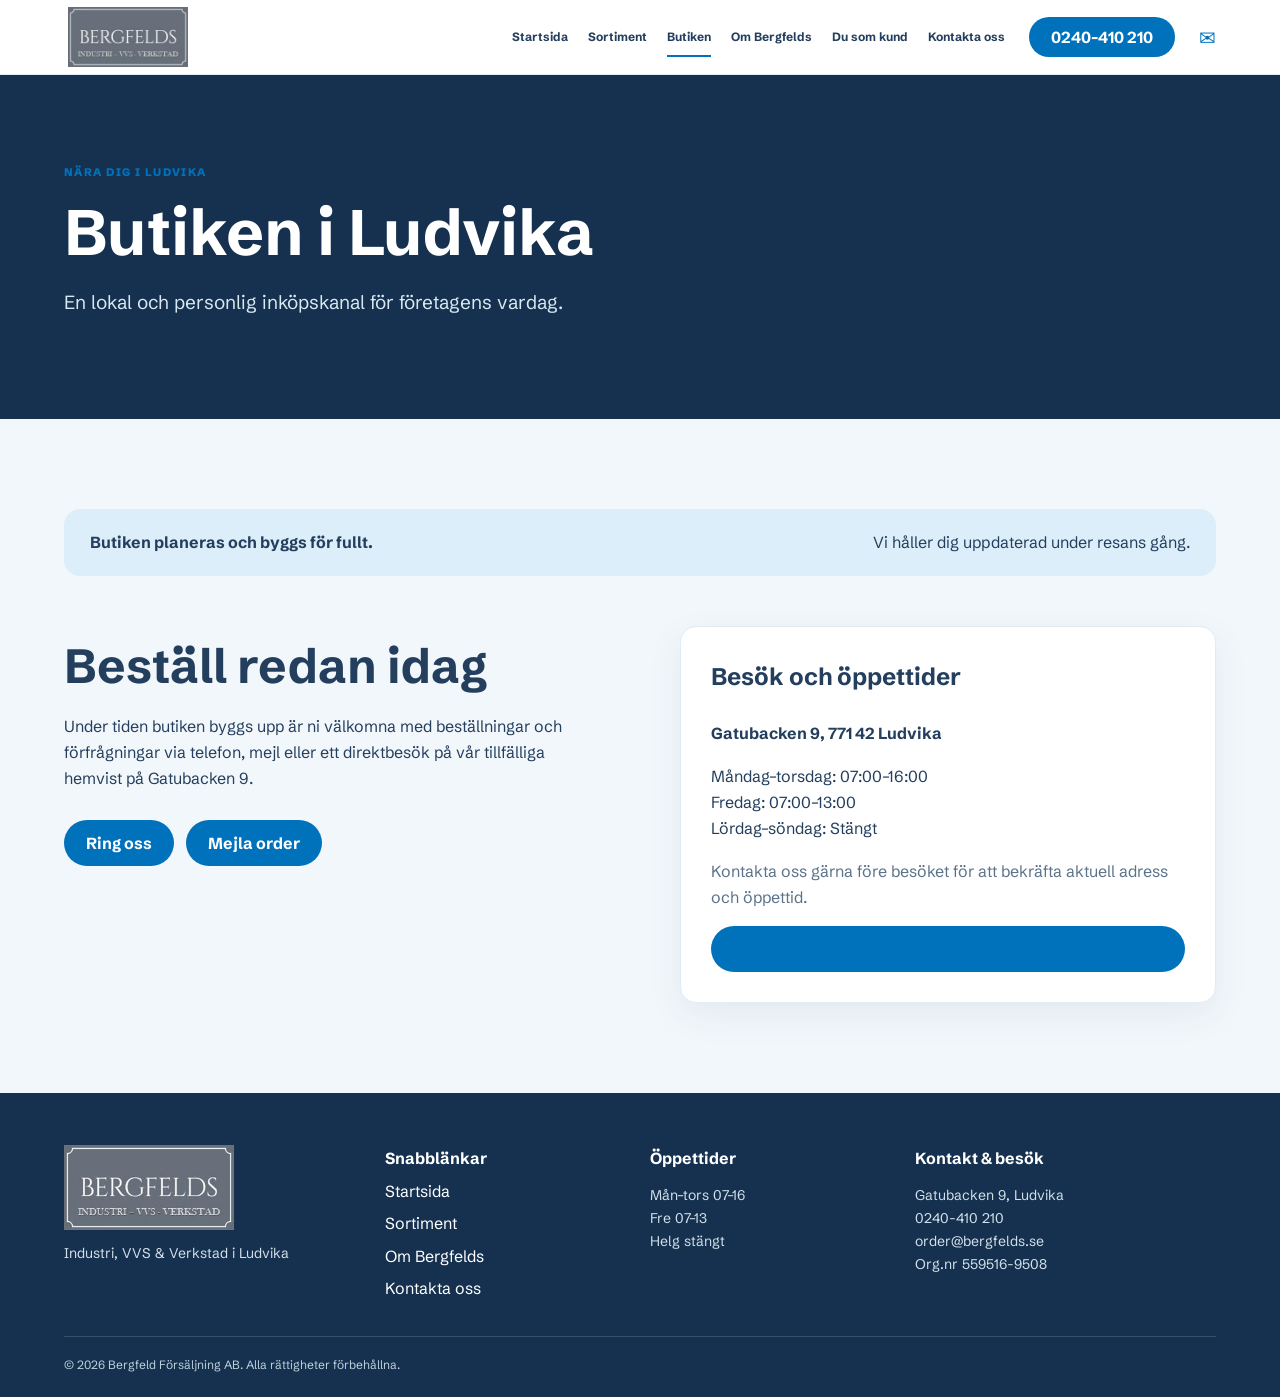
==== butiken.html @ 372b630c "Rebuild Bergfelds as static website" ====
<!doctype html><html lang="sv"><head><meta charset="utf-8"><meta name="viewport" content="width=device-width,initial-scale=1"><title>Butiken i Ludvika | Bergfelds</title><link rel="icon" href="assets/favicon.png" type="image/png"><link rel="stylesheet" href="https://fonts.googleapis.com/css2?family=Schibsted+Grotesk:wght@400;600;700&display=swap"><link rel="stylesheet" href="style.css"><script src="main.js" defer></script></head><body>
<header><div class="container nav"><a class="logo" href="index.html" aria-label="Bergfelds startsida"><img class="brand-image" src="assets/bergfelds-logo.jpg" alt="Bergfelds – Industri, VVS och Verkstad"></a><button id="menu">☰</button><nav><a href="index.html">Startsida</a><a href="sortiment.html">Sortiment</a><a href="butiken.html">Butiken</a><a href="om-bergfelds.html">Om Bergfelds</a><a href="du-som-kund.html">Du som kund</a><a href="kontakta-oss.html">Kontakta oss</a></nav><a class="btn call" href="tel:+46240410210">0240-410 210</a><a class="mail" href="mailto:order@bergfelds.se">✉</a></div></header>
<main><section class="page-hero"><div class="container"><em>NÄRA DIG I LUDVIKA</em><h1>Butiken i Ludvika</h1><p>En lokal och personlig inköpskanal för företagens vardag.</p></div></section><section class="section"><div class="container"><div class="banner"><b>Butiken planeras och byggs för fullt.</b><span>Vi håller dig uppdaterad under resans gång.</span></div><div class="split shop"><div><h2>Beställ redan idag</h2><p>Under tiden butiken byggs upp är ni välkomna med beställningar och förfrågningar via telefon, mejl eller ett direktbesök på vår tillfälliga hemvist på Gatubacken 9.</p><div class="actions"><a class="btn" href="tel:+46240410210">Ring oss</a><a class="btn secondary" href="mailto:order@bergfelds.se">Mejla order</a></div></div><div class="status-card"><h3>Besök och öppettider</h3><p><b>Gatubacken 9, 771 42 Ludvika</b></p><p>Måndag–torsdag: 07:00–16:00<br>Fredag: 07:00–13:00<br>Lördag–söndag: Stängt</p><p class="muted">Kontakta oss gärna före besöket för att bekräfta aktuell adress och öppettid.</p><a class="btn" target="_blank" rel="noreferrer" href="https://www.google.com/maps/search/?api=1&query=Gatubacken+9+771+42+Ludvika">Öppna Google Maps ↗</a></div></div></div></section></main>
<footer><div class="container footer4"><div><a class="logo" href="index.html" aria-label="Bergfelds startsida"><img class="brand-image footer-brand" src="assets/bergfelds-logo.jpg" alt="Bergfelds – Industri, VVS och Verkstad"></a><p>Industri, VVS & Verkstad i Ludvika</p></div><div><b>Snabblänkar</b><a href="index.html">Startsida</a><a href="sortiment.html">Sortiment</a><a href="om-bergfelds.html">Om Bergfelds</a><a href="kontakta-oss.html">Kontakta oss</a></div><div><b>Öppettider</b><p>Mån–tors 07–16<br>Fre 07–13<br>Helg stängt</p></div><div><b>Kontakt & besök</b><p>Gatubacken 9, Ludvika<br><a href="tel:+46240410210">0240-410 210</a><br><a href="mailto:order@bergfelds.se">order@bergfelds.se</a><br>Org.nr 559516-9508</p></div></div><div class="container copy">© <span data-year>2026</span> Bergfeld Försäljning AB. Alla rättigheter förbehållna.</div></footer></body></html>
---- style.css ----
:root{--ink:#173d60;--blue:#1768a3;--dark:#14344f;--pale:#edf5f9;--line:#d7e4eb;--muted:#5c7182}*{box-sizing:border-box}html{scroll-behavior:smooth;scroll-padding-top:74px}body{margin:0;background:#fafcfd;color:var(--ink);font:16px/1.65 system-ui,sans-serif}a{color:inherit;text-decoration:none}img{display:block;max-width:100%}.container{width:min(1140px,calc(100% - 40px));margin:auto}header{position:sticky;top:0;z-index:10;background:#fff;border-bottom:1px solid var(--line)}.nav{height:74px;display:flex;align-items:center;gap:24px}.logo{display:flex;flex-direction:column;line-height:1}.logo b{font-size:23px;letter-spacing:.04em}.logo small{font-size:8px;letter-spacing:.16em;margin-top:7px}.nav nav{display:flex;gap:20px;margin-left:auto}.nav nav a{font-size:12px;font-weight:700}.nav nav a:hover,.nav nav a.active{color:var(--blue)}#menu{display:none}.btn{display:inline-flex;justify-content:center;align-items:center;min-height:46px;padding:0 22px;border:0;border-radius:99px;background:var(--blue);color:#fff;font-weight:700;cursor:pointer}.call{min-height:40px}.hero{position:relative;min-height:660px;background:var(--dark);color:#fff;overflow:hidden}.hero>img,.shade{position:absolute;inset:0;width:100%;height:100%;object-fit:cover}.shade{background:linear-gradient(90deg,rgba(10,40,65,.97),rgba(10,40,65,.8),rgba(10,40,65,.45))}.hero-grid{position:relative;display:grid;grid-template-columns:1.15fr .85fr;gap:75px;align-items:center;padding:78px 0}.hero h1{font-size:clamp(50px,7vw,76px);line-height:1;margin:15px 0 5px}.hero h2{font-size:clamp(30px,4vw,46px);margin:0 0 18px}.hero-grid>div>p{max-width:550px;color:#dce9f0}.more{margin-left:18px;font-weight:700}em{color:var(--blue);font-style:normal;font-size:11px;font-weight:800;letter-spacing:.13em}.hero em,.blue em{color:#c7dfec}.form{background:#fff;color:var(--ink);padding:30px;border-radius:18px;box-shadow:0 16px 50px #102f4922}.form h3{font-size:25px;margin:0}.form p{color:var(--muted)}label{display:block;margin-top:13px;font-size:12px;font-weight:700}input,textarea{width:100%;margin-top:6px;padding:11px;border:1px solid var(--line);border-radius:7px;background:#f8fafb;font:14px inherit}.cols,.people{display:grid;grid-template-columns:1fr 1fr;gap:12px}.form button{width:100%;margin-top:17px}.form small{display:block;margin-top:9px}.form output{display:block;color:#b32323;font-size:13px;margin-top:7px}.section{padding:90px 0}.section h2,.suppliers h2{font-size:clamp(34px,5vw,48px);line-height:1.15;margin:12px 0 20px}.lead{max-width:700px;color:var(--muted);font-size:18px}.cards{display:grid;grid-template-columns:repeat(3,1fr);gap:23px;margin:38px 0 12px}.cards article{overflow:hidden;border:1px solid var(--line);border-radius:16px;background:#fff}.cards img{width:100%;aspect-ratio:4/3;object-fit:cover}.cards article div{padding:23px}.cards h3{font-size:25px;margin:0}.cards p,.section small{color:var(--muted)}.cards a,.info a,.big,.people a{color:var(--blue);font-weight:700}.suppliers{padding:50px 0;background:#fff;border-block:1px solid var(--line)}.suppliers h2{font-size:27px}.suppliers p{font-size:18px;font-weight:700;color:var(--muted)}.blue{background:var(--blue);color:#fff}.split{display:grid;grid-template-columns:1fr 1fr;gap:80px}.blue p{color:#e4f0f6}.blue .split>div:last-child p{padding-bottom:20px;border-bottom:1px solid #ffffff44}.info p{padding-bottom:20px;border-bottom:1px solid var(--line)}.pale{background:var(--pale)}.values{display:grid}.values b{padding:12px;border-bottom:1px solid #c8dbe5;font-size:19px}.contact{display:grid;grid-template-columns:1fr 1fr;gap:80px;margin-top:40px}.big{display:block;font-size:19px;margin:12px 0}.people{padding:18px 0;border-block:1px solid var(--line);margin:25px 0}footer{padding:52px 0 22px;background:var(--dark);color:#fff}.foot{display:grid;grid-template-columns:2fr 1fr 1fr;gap:40px}.copy{margin-top:35px;padding-top:18px;border-top:1px solid #ffffff25;font-size:12px;color:#bed1dc}
@media(max-width:950px){.nav nav{display:none;position:absolute;top:74px;left:0;right:0;padding:18px;background:#fff;border-bottom:1px solid var(--line)}.nav nav.open{display:grid}.call{margin-left:auto}#menu{display:block;border:0;background:none;font-size:24px}#menu span{position:absolute;clip:rect(0,0,0,0)}.hero-grid{grid-template-columns:1fr}.cards{gap:12px}.split,.contact{gap:40px}}
@media(max-width:700px){.container{width:calc(100% - 30px)}.call{display:none}.hero{min-height:auto}.hero-grid{padding:60px 0}.hero h1{font-size:46px}.section{padding:65px 0}.cards,.split,.contact,.foot{grid-template-columns:1fr}.cards{gap:20px}.cols,.people{grid-template-columns:1fr}.form{padding:22px}.more{display:inline-block;margin:18px 0 0}.foot{gap:25px}}@media(prefers-reduced-motion:reduce){html{scroll-behavior:auto}}

/* Bergfelds design system */
:root{--ink:#243F5E;--blue:#0072BC;--dark:#15314F;--pale:#F2F7FB;--line:#E1ECF4;--muted:#5B728A}body{background:var(--pale);font-family:"Schibsted Grotesk",sans-serif}header{z-index:50;background:rgba(255,255,255,.94);backdrop-filter:blur(8px)}.container{width:min(1152px,calc(100% - 48px))}.nav nav a{position:relative;padding:27px 0}.nav nav a.active{color:var(--ink)}.nav nav a.active:after{content:"";position:absolute;left:0;right:0;bottom:17px;height:2px;background:var(--blue)}.mail{font-size:20px;color:var(--blue)}.btn:hover{background:#005b96}.outline{background:transparent;border:1px solid #fff}.actions{display:flex;gap:12px;flex-wrap:wrap;margin-top:28px}.hero-grid.one{grid-template-columns:minmax(0,780px);min-height:660px}.hero-grid.one h1{font-size:clamp(44px,6vw,72px);line-height:1.08;margin-bottom:24px}.page-hero{padding:82px 0;background:var(--dark);color:#fff}.page-hero h1{font-size:clamp(42px,6vw,64px);line-height:1.1;margin:14px 0}.page-hero p{max-width:700px;color:#d9e8f1;font-size:19px}.marquee-section{padding:50px 0;background:#fff;border-block:1px solid var(--line);overflow:hidden}.marquee-section h2{margin:10px 0 25px}.marquee{overflow:hidden;mask-image:linear-gradient(90deg,transparent,#000 7%,#000 93%,transparent)}.marquee div{width:max-content;white-space:nowrap;font-size:19px;font-weight:700;color:var(--muted);animation:marquee 75s linear infinite}.marquee:hover div{animation-play-state:paused}@keyframes marquee{to{transform:translateX(-50%)}}.status-card,.contact-card{padding:30px;border:1px solid var(--line);border-radius:16px;background:#fff;box-shadow:0 12px 36px rgba(36,63,94,.07)}.status-card h3{font-size:24px;margin-top:0}.status-card a,.contact-card a,.addresses a{display:block;color:var(--blue);font-weight:700}.footer4{display:grid;grid-template-columns:1.25fr 1fr 1fr 1.35fr;gap:42px}.footer4>div{display:flex;flex-direction:column;align-items:flex-start;gap:6px}.footer4 p{margin:6px 0;color:#d3e0e9;font-size:14px}.footer4 a:not(.logo):hover{text-decoration:underline}.product-list{display:grid;gap:60px}.product-list>article{display:grid;grid-template-columns:1fr 1fr;align-items:center;gap:55px}.product-list>article:nth-child(even) img{order:2}.product-list img{width:100%;aspect-ratio:4/3;object-fit:cover;border-radius:16px}.product-list h2{margin-bottom:12px}.cta{display:flex;align-items:center;justify-content:space-between;gap:35px;margin-top:30px;padding:35px;border-radius:16px;background:var(--dark);color:#fff}.cta h2{font-size:30px;margin:6px 0}.cta p{margin:0;color:#d5e4ed}.banner{display:flex;justify-content:space-between;gap:20px;margin-bottom:50px;padding:20px 26px;border-radius:16px;background:#dceef9;color:var(--ink)}.story{display:grid;grid-template-columns:1.1fr .9fr;gap:70px}.value-cards,.benefits{display:grid;grid-template-columns:repeat(3,1fr);gap:22px;margin-top:35px}.value-cards article,.benefits article{padding:28px;border:1px solid var(--line);border-radius:16px;background:#fff;box-shadow:0 12px 36px rgba(36,63,94,.07)}.value-cards span,.benefits span{color:var(--blue);font-size:12px;font-weight:700}.value-cards h3,.benefits h3{font-size:24px}.muted{color:var(--muted)}.contact-card{margin:18px 0}.contact-card a{font-size:18px;margin-top:5px}.addresses{margin-top:25px}.form input,.form textarea{border-radius:12px}.form output{min-height:22px}.form output.success{color:#147148}.form output.error{color:#b32323}
@media(max-width:1050px){.mail{display:none}.footer4{grid-template-columns:1fr 1fr}.product-list>article{gap:30px}}
@media(max-width:950px){.nav nav a{padding:9px}.nav nav a.active:after{display:none}}
@media(max-width:700px){.container{width:calc(100% - 30px)}.hero-grid.one{min-height:560px}.page-hero{padding:60px 0}.footer4,.product-list>article,.story,.value-cards,.benefits{grid-template-columns:1fr}.product-list>article:nth-child(even) img{order:0}.cta,.banner{align-items:flex-start;flex-direction:column}.footer4{gap:28px}.marquee div{font-size:16px}}
@media(prefers-reduced-motion:reduce){.marquee div{animation:none}}
.local-industry{margin-top:48px;padding-top:42px;border-top:1px solid var(--line)}.local-heading{display:grid;grid-template-columns:1fr 1.5fr;column-gap:40px;align-items:start}.local-heading h3{font-size:30px;margin:8px 0;grid-column:1}.local-heading p{grid-column:2;grid-row:1/3;margin:0;color:var(--muted)}.industry-logos{display:grid;grid-template-columns:repeat(4,1fr);gap:16px;margin-top:30px}.industry-logos a{height:112px;display:flex;align-items:center;justify-content:center;padding:24px;background:#fff;border:1px solid var(--line);border-radius:16px;transition:transform .2s,border-color .2s}.industry-logos a:hover{transform:translateY(-3px);border-color:var(--blue)}.industry-logos img{max-width:100%;max-height:58px;object-fit:contain}
@media(max-width:700px){.local-heading{display:block}.local-heading p{margin-top:12px}.industry-logos{grid-template-columns:1fr 1fr}.industry-logos a{height:96px;padding:18px}}
.brand-image{width:128px;height:60px;object-fit:contain}.footer-brand{width:170px;height:auto;max-height:86px}.product-overview{margin:8px 0 0}.product-overview img{width:100%;height:auto;border-radius:16px;box-shadow:0 12px 36px rgba(36,63,94,.07)}.product-overview figcaption{margin-top:10px;color:var(--muted);font-size:13px}.story{grid-template-columns:1.05fr .8fr .95fr;align-items:start}.founders-photo{width:100%;max-height:520px;object-fit:cover;border-radius:16px;box-shadow:0 12px 36px rgba(36,63,94,.07)}
@media(max-width:900px){.story{grid-template-columns:1fr 1fr}.story .status-card{grid-column:1/-1}}
@media(max-width:700px){.brand-image{width:112px;height:54px}.story{grid-template-columns:1fr}.story .status-card{grid-column:auto}.founders-photo{max-height:none}}
.supplier-logo-row{display:grid;grid-template-columns:repeat(4,minmax(140px,1fr));align-items:center;gap:42px;margin-top:34px;padding:30px 24px;border-top:1px solid var(--line);background:#fff}.supplier-logo-row a{height:58px;display:flex;align-items:center;justify-content:center}.supplier-logo-row img{max-width:170px;max-height:52px;object-fit:contain}.supplier-logo-row .logo-note{margin-top:8px;color:var(--muted);font-size:11px;text-align:center}
@media(max-width:700px){.supplier-logo-row{grid-template-columns:repeat(2,1fr);gap:24px;padding:24px 10px}.supplier-logo-row img{max-width:130px;max-height:44px}}
.supplier-heading{text-align:center}.supplier-heading h2{margin-bottom:30px}.supplier-marquee{overflow:hidden;padding:12px 0 25px;background:#fff;mask-image:linear-gradient(90deg,transparent,#000 3%,#000 97%,transparent)}.supplier-track{display:flex;width:max-content;animation:supplier-scroll 100s linear infinite}.supplier-track:hover{animation-play-state:paused}.supplier-set{display:flex;align-items:center;flex:none;gap:52px;padding-right:52px}.supplier-logo{width:145px;height:58px;display:flex;align-items:center;justify-content:center;flex:none}.supplier-logo img{max-width:100%;max-height:48px;object-fit:contain}.supplier-logo img[alt="Luna"],.supplier-logo img[alt="Metabo"]{max-height:38px}@keyframes supplier-scroll{to{transform:translateX(-50%)}}
@media(max-width:700px){.supplier-set{gap:34px;padding-right:34px}.supplier-logo{width:115px;height:50px}.supplier-logo img{max-height:40px}.supplier-track{animation-duration:80s}}
@media(prefers-reduced-motion:reduce){.supplier-track{animation:none;max-width:100%;flex-wrap:wrap}.supplier-set{flex-wrap:wrap;justify-content:center}.supplier-set[aria-hidden="true"]{display:none}}
.supplier-heading h2{margin-bottom:8px}.supplier-intro{max-width:680px;margin:0 auto 30px;color:var(--muted)}
.company-wordmark{display:flex;align-items:center;justify-content:center;max-width:145px;color:var(--ink);font-size:16px;font-weight:800;line-height:1.05;text-align:center;letter-spacing:-.02em}.company-abb{color:#f20b18;font-size:28px;font-weight:900}.company-rusta{padding:7px 14px;border-radius:6px;background:#ffd500;color:#111;font-size:20px}.company-jysk{padding:7px 13px;background:#064f9e;color:#fff;font-size:20px}.company-esbe{color:#e31d2b;font-size:24px}.company-ahlsell{color:#e30613;font-size:22px}.company-wavin{color:#005aa9;font-size:22px}.company-dalacc,.company-aketek{color:var(--blue);font-size:20px}.company-lg-it-ab{color:#127267;font-size:20px}
.supplier-logo[href]{border-radius:10px;transition:background-color .2s,transform .2s}.supplier-logo[href]:hover{transform:translateY(-2px);background:#f2f7fb}.supplier-dala-takentreprenader{padding:8px;background:#222}.supplier-dala-takentreprenader:hover{background:#303030!important}.supplier-lg-it-ab img{max-width:54px}.supplier-elbolaget-montage-ab img{max-height:54px}.supplier-byggbolaget-i-bergslagen-ab img{max-height:56px}.supplier-dalacc img{max-height:50px}
.supplier-heading>div{position:relative}.all-suppliers-link{position:absolute;right:0;top:10px;color:var(--blue);font-size:13px;font-weight:700}.catalog-section,.supplier-directory-section{padding-top:35px;border-top:1px solid var(--line)}.catalog-heading{max-width:760px}.catalog-heading>p{color:var(--muted);font-size:17px}.category-catalog{display:grid;grid-template-columns:repeat(3,1fr);gap:18px;margin:30px 0 60px}.category-catalog article{padding:24px;border:1px solid var(--line);border-radius:16px;background:#fff;box-shadow:0 12px 36px rgba(36,63,94,.05)}.category-catalog h3{margin:0 0 8px;font-size:19px}.category-catalog p{margin:0;color:var(--muted);font-size:14px}.supplier-directory-section{margin-top:65px;scroll-margin-top:90px}.supplier-directory{display:grid;grid-template-columns:repeat(3,1fr);gap:18px;margin-top:32px}.supplier-directory-card{display:block;padding:22px;border:1px solid var(--line);border-radius:16px;background:#fff;box-shadow:0 12px 36px rgba(36,63,94,.05);transition:transform .2s,border-color .2s}.supplier-directory-card[href]:hover{transform:translateY(-3px);border-color:var(--blue)}.directory-logo{height:70px;display:flex;align-items:center;justify-content:center;margin-bottom:18px}.directory-logo img{max-width:170px;max-height:58px;object-fit:contain}.supplier-directory-card h3{margin:0 0 5px;font-size:18px}.supplier-directory-card p{margin:0 0 12px;color:var(--muted);font-size:13px}.supplier-directory-card>span:last-child{color:var(--blue);font-size:12px;font-weight:700}.supplier-directory-card.supplier-dala-takentreprenader{background:#fff}.supplier-directory-card.supplier-dala-takentreprenader .directory-logo{margin:-22px -22px 18px;padding:12px;background:#222;border-radius:16px 16px 0 0}
@media(max-width:850px){.category-catalog,.supplier-directory{grid-template-columns:1fr 1fr}.all-suppliers-link{position:static;display:inline-block;margin-bottom:20px}}
@media(max-width:550px){.category-catalog,.supplier-directory{grid-template-columns:1fr}}
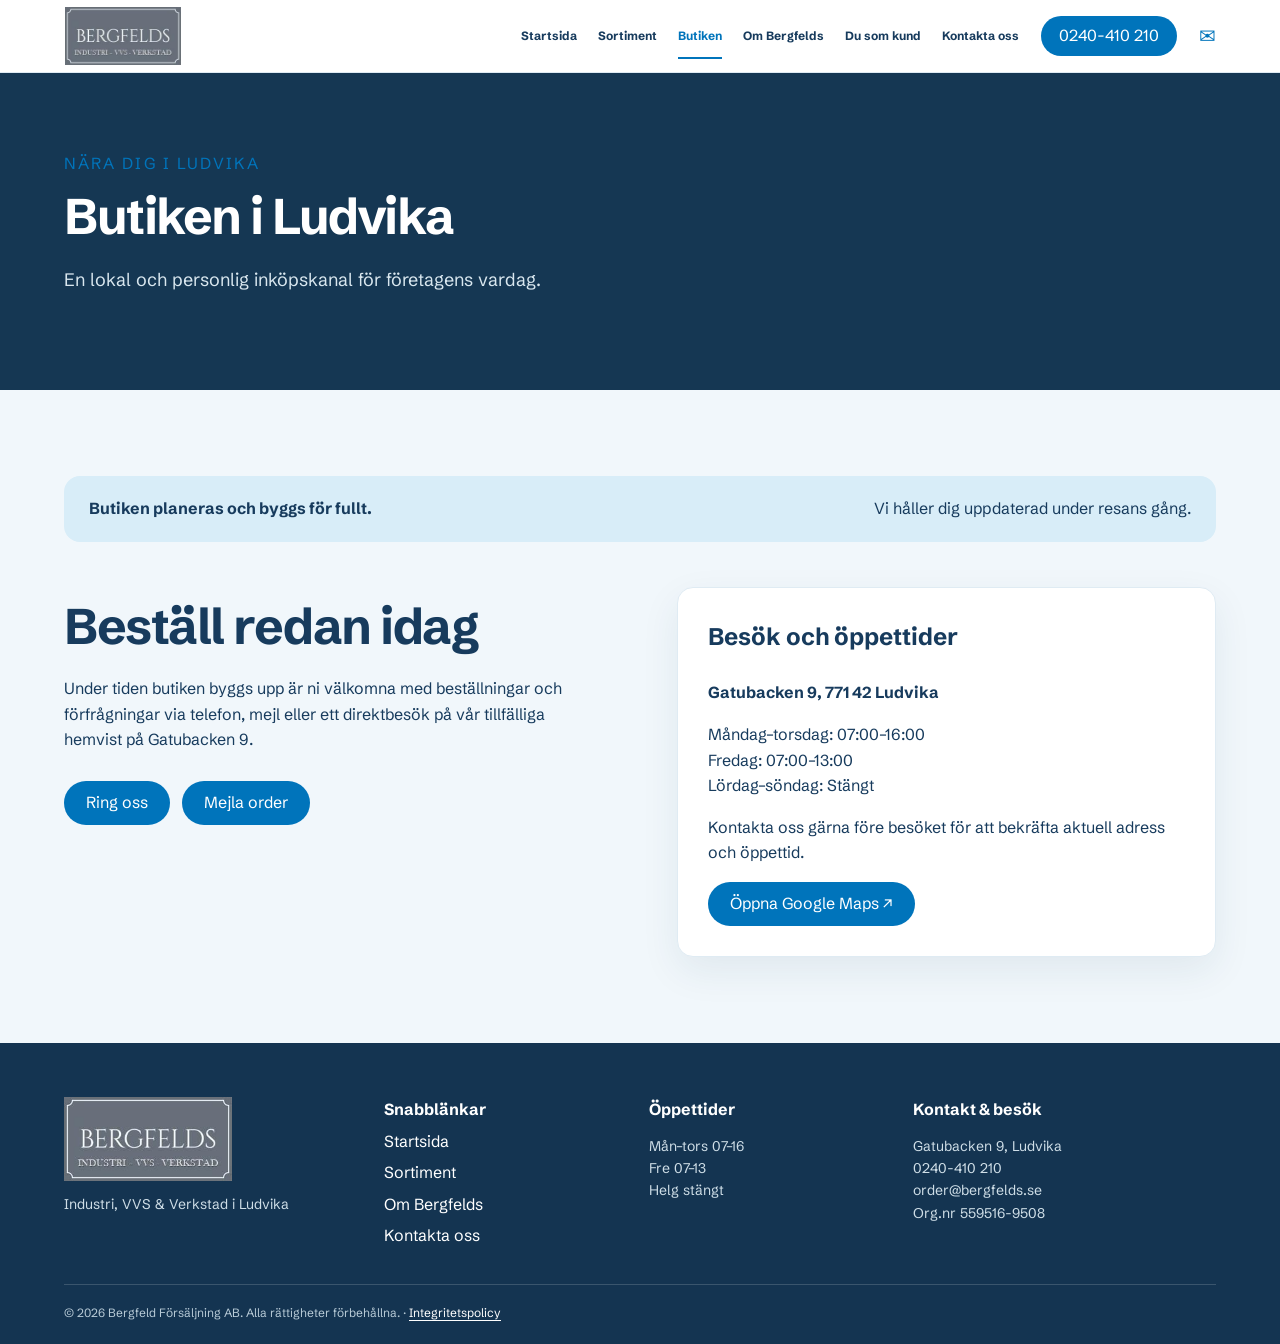
==== commit 2b582743: "Add Bergfelds privacy policy" ====
--- a/butiken.html
+++ b/butiken.html
@@ -1,4 +1,4 @@
 <!doctype html><html lang="sv"><head><meta charset="utf-8"><meta name="viewport" content="width=device-width,initial-scale=1"><title>Butiken i Ludvika | Bergfelds</title><link rel="icon" href="assets/favicon.png" type="image/png"><link rel="stylesheet" href="https://fonts.googleapis.com/css2?family=Schibsted+Grotesk:wght@400;600;700&display=swap"><link rel="stylesheet" href="style.css"><script src="main.js" defer></script></head><body>
 <header><div class="container nav"><a class="logo" href="index.html" aria-label="Bergfelds startsida"><img class="brand-image" src="assets/bergfelds-logo.jpg" alt="Bergfelds – Industri, VVS och Verkstad"></a><button id="menu">☰</button><nav><a href="index.html">Startsida</a><a href="sortiment.html">Sortiment</a><a href="butiken.html">Butiken</a><a href="om-bergfelds.html">Om Bergfelds</a><a href="du-som-kund.html">Du som kund</a><a href="kontakta-oss.html">Kontakta oss</a></nav><a class="btn call" href="tel:+46240410210">0240-410 210</a><a class="mail" href="mailto:order@bergfelds.se">✉</a></div></header>
 <main><section class="page-hero"><div class="container"><em>NÄRA DIG I LUDVIKA</em><h1>Butiken i Ludvika</h1><p>En lokal och personlig inköpskanal för företagens vardag.</p></div></section><section class="section"><div class="container"><div class="banner"><b>Butiken planeras och byggs för fullt.</b><span>Vi håller dig uppdaterad under resans gång.</span></div><div class="split shop"><div><h2>Beställ redan idag</h2><p>Under tiden butiken byggs upp är ni välkomna med beställningar och förfrågningar via telefon, mejl eller ett direktbesök på vår tillfälliga hemvist på Gatubacken 9.</p><div class="actions"><a class="btn" href="tel:+46240410210">Ring oss</a><a class="btn secondary" href="mailto:order@bergfelds.se">Mejla order</a></div></div><div class="status-card"><h3>Besök och öppettider</h3><p><b>Gatubacken 9, 771 42 Ludvika</b></p><p>Måndag–torsdag: 07:00–16:00<br>Fredag: 07:00–13:00<br>Lördag–söndag: Stängt</p><p class="muted">Kontakta oss gärna före besöket för att bekräfta aktuell adress och öppettid.</p><a class="btn" target="_blank" rel="noreferrer" href="https://www.google.com/maps/search/?api=1&query=Gatubacken+9+771+42+Ludvika">Öppna Google Maps ↗</a></div></div></div></section></main>
-<footer><div class="container footer4"><div><a class="logo" href="index.html" aria-label="Bergfelds startsida"><img class="brand-image footer-brand" src="assets/bergfelds-logo.jpg" alt="Bergfelds – Industri, VVS och Verkstad"></a><p>Industri, VVS & Verkstad i Ludvika</p></div><div><b>Snabblänkar</b><a href="index.html">Startsida</a><a href="sortiment.html">Sortiment</a><a href="om-bergfelds.html">Om Bergfelds</a><a href="kontakta-oss.html">Kontakta oss</a></div><div><b>Öppettider</b><p>Mån–tors 07–16<br>Fre 07–13<br>Helg stängt</p></div><div><b>Kontakt & besök</b><p>Gatubacken 9, Ludvika<br><a href="tel:+46240410210">0240-410 210</a><br><a href="mailto:order@bergfelds.se">order@bergfelds.se</a><br>Org.nr 559516-9508</p></div></div><div class="container copy">© <span data-year>2026</span> Bergfeld Försäljning AB. Alla rättigheter förbehållna.</div></footer></body></html>
+<footer><div class="container footer4"><div><a class="logo" href="index.html" aria-label="Bergfelds startsida"><img class="brand-image footer-brand" src="assets/bergfelds-logo.jpg" alt="Bergfelds – Industri, VVS och Verkstad"></a><p>Industri, VVS & Verkstad i Ludvika</p></div><div><b>Snabblänkar</b><a href="index.html">Startsida</a><a href="sortiment.html">Sortiment</a><a href="om-bergfelds.html">Om Bergfelds</a><a href="kontakta-oss.html">Kontakta oss</a></div><div><b>Öppettider</b><p>Mån–tors 07–16<br>Fre 07–13<br>Helg stängt</p></div><div><b>Kontakt & besök</b><p>Gatubacken 9, Ludvika<br><a href="tel:+46240410210">0240-410 210</a><br><a href="mailto:order@bergfelds.se">order@bergfelds.se</a><br>Org.nr 559516-9508</p></div></div><div class="container copy">© <span data-year>2026</span> Bergfeld Försäljning AB. Alla rättigheter förbehållna. · <a href="integritetspolicy.html">Integritetspolicy</a></div></footer></body></html>
--- a/style.css
+++ b/style.css
@@ -1,26 +1,6 @@
-:root{--ink:#173d60;--blue:#1768a3;--dark:#14344f;--pale:#edf5f9;--line:#d7e4eb;--muted:#5c7182}*{box-sizing:border-box}html{scroll-behavior:smooth;scroll-padding-top:74px}body{margin:0;background:#fafcfd;color:var(--ink);font:16px/1.65 system-ui,sans-serif}a{color:inherit;text-decoration:none}img{display:block;max-width:100%}.container{width:min(1140px,calc(100% - 40px));margin:auto}header{position:sticky;top:0;z-index:10;background:#fff;border-bottom:1px solid var(--line)}.nav{height:74px;display:flex;align-items:center;gap:24px}.logo{display:flex;flex-direction:column;line-height:1}.logo b{font-size:23px;letter-spacing:.04em}.logo small{font-size:8px;letter-spacing:.16em;margin-top:7px}.nav nav{display:flex;gap:20px;margin-left:auto}.nav nav a{font-size:12px;font-weight:700}.nav nav a:hover,.nav nav a.active{color:var(--blue)}#menu{display:none}.btn{display:inline-flex;justify-content:center;align-items:center;min-height:46px;padding:0 22px;border:0;border-radius:99px;background:var(--blue);color:#fff;font-weight:700;cursor:pointer}.call{min-height:40px}.hero{position:relative;min-height:660px;background:var(--dark);color:#fff;overflow:hidden}.hero>img,.shade{position:absolute;inset:0;width:100%;height:100%;object-fit:cover}.shade{background:linear-gradient(90deg,rgba(10,40,65,.97),rgba(10,40,65,.8),rgba(10,40,65,.45))}.hero-grid{position:relative;display:grid;grid-template-columns:1.15fr .85fr;gap:75px;align-items:center;padding:78px 0}.hero h1{font-size:clamp(50px,7vw,76px);line-height:1;margin:15px 0 5px}.hero h2{font-size:clamp(30px,4vw,46px);margin:0 0 18px}.hero-grid>div>p{max-width:550px;color:#dce9f0}.more{margin-left:18px;font-weight:700}em{color:var(--blue);font-style:normal;font-size:11px;font-weight:800;letter-spacing:.13em}.hero em,.blue em{color:#c7dfec}.form{background:#fff;color:var(--ink);padding:30px;border-radius:18px;box-shadow:0 16px 50px #102f4922}.form h3{font-size:25px;margin:0}.form p{color:var(--muted)}label{display:block;margin-top:13px;font-size:12px;font-weight:700}input,textarea{width:100%;margin-top:6px;padding:11px;border:1px solid var(--line);border-radius:7px;background:#f8fafb;font:14px inherit}.cols,.people{display:grid;grid-template-columns:1fr 1fr;gap:12px}.form button{width:100%;margin-top:17px}.form small{display:block;margin-top:9px}.form output{display:block;color:#b32323;font-size:13px;margin-top:7px}.section{padding:90px 0}.section h2,.suppliers h2{font-size:clamp(34px,5vw,48px);line-height:1.15;margin:12px 0 20px}.lead{max-width:700px;color:var(--muted);font-size:18px}.cards{display:grid;grid-template-columns:repeat(3,1fr);gap:23px;margin:38px 0 12px}.cards article{overflow:hidden;border:1px solid var(--line);border-radius:16px;background:#fff}.cards img{width:100%;aspect-ratio:4/3;object-fit:cover}.cards article div{padding:23px}.cards h3{font-size:25px;margin:0}.cards p,.section small{color:var(--muted)}.cards a,.info a,.big,.people a{color:var(--blue);font-weight:700}.suppliers{padding:50px 0;background:#fff;border-block:1px solid var(--line)}.suppliers h2{font-size:27px}.suppliers p{font-size:18px;font-weight:700;color:var(--muted)}.blue{background:var(--blue);color:#fff}.split{display:grid;grid-template-columns:1fr 1fr;gap:80px}.blue p{color:#e4f0f6}.blue .split>div:last-child p{padding-bottom:20px;border-bottom:1px solid #ffffff44}.info p{padding-bottom:20px;border-bottom:1px solid var(--line)}.pale{background:var(--pale)}.values{display:grid}.values b{padding:12px;border-bottom:1px solid #c8dbe5;font-size:19px}.contact{display:grid;grid-template-columns:1fr 1fr;gap:80px;margin-top:40px}.big{display:block;font-size:19px;margin:12px 0}.people{padding:18px 0;border-block:1px solid var(--line);margin:25px 0}footer{padding:52px 0 22px;background:var(--dark);color:#fff}.foot{display:grid;grid-template-columns:2fr 1fr 1fr;gap:40px}.copy{margin-top:35px;padding-top:18px;border-top:1px solid #ffffff25;font-size:12px;color:#bed1dc}
-@media(max-width:950px){.nav nav{display:none;position:absolute;top:74px;left:0;right:0;padding:18px;background:#fff;border-bottom:1px solid var(--line)}.nav nav.open{display:grid}.call{margin-left:auto}#menu{display:block;border:0;background:none;font-size:24px}#menu span{position:absolute;clip:rect(0,0,0,0)}.hero-grid{grid-template-columns:1fr}.cards{gap:12px}.split,.contact{gap:40px}}
-@media(max-width:700px){.container{width:calc(100% - 30px)}.call{display:none}.hero{min-height:auto}.hero-grid{padding:60px 0}.hero h1{font-size:46px}.section{padding:65px 0}.cards,.split,.contact,.foot{grid-template-columns:1fr}.cards{gap:20px}.cols,.people{grid-template-columns:1fr}.form{padding:22px}.more{display:inline-block;margin:18px 0 0}.foot{gap:25px}}@media(prefers-reduced-motion:reduce){html{scroll-behavior:auto}}
-
-/* Bergfelds design system */
-:root{--ink:#243F5E;--blue:#0072BC;--dark:#15314F;--pale:#F2F7FB;--line:#E1ECF4;--muted:#5B728A}body{background:var(--pale);font-family:"Schibsted Grotesk",sans-serif}header{z-index:50;background:rgba(255,255,255,.94);backdrop-filter:blur(8px)}.container{width:min(1152px,calc(100% - 48px))}.nav nav a{position:relative;padding:27px 0}.nav nav a.active{color:var(--ink)}.nav nav a.active:after{content:"";position:absolute;left:0;right:0;bottom:17px;height:2px;background:var(--blue)}.mail{font-size:20px;color:var(--blue)}.btn:hover{background:#005b96}.outline{background:transparent;border:1px solid #fff}.actions{display:flex;gap:12px;flex-wrap:wrap;margin-top:28px}.hero-grid.one{grid-template-columns:minmax(0,780px);min-height:660px}.hero-grid.one h1{font-size:clamp(44px,6vw,72px);line-height:1.08;margin-bottom:24px}.page-hero{padding:82px 0;background:var(--dark);color:#fff}.page-hero h1{font-size:clamp(42px,6vw,64px);line-height:1.1;margin:14px 0}.page-hero p{max-width:700px;color:#d9e8f1;font-size:19px}.marquee-section{padding:50px 0;background:#fff;border-block:1px solid var(--line);overflow:hidden}.marquee-section h2{margin:10px 0 25px}.marquee{overflow:hidden;mask-image:linear-gradient(90deg,transparent,#000 7%,#000 93%,transparent)}.marquee div{width:max-content;white-space:nowrap;font-size:19px;font-weight:700;color:var(--muted);animation:marquee 75s linear infinite}.marquee:hover div{animation-play-state:paused}@keyframes marquee{to{transform:translateX(-50%)}}.status-card,.contact-card{padding:30px;border:1px solid var(--line);border-radius:16px;background:#fff;box-shadow:0 12px 36px rgba(36,63,94,.07)}.status-card h3{font-size:24px;margin-top:0}.status-card a,.contact-card a,.addresses a{display:block;color:var(--blue);font-weight:700}.footer4{display:grid;grid-template-columns:1.25fr 1fr 1fr 1.35fr;gap:42px}.footer4>div{display:flex;flex-direction:column;align-items:flex-start;gap:6px}.footer4 p{margin:6px 0;color:#d3e0e9;font-size:14px}.footer4 a:not(.logo):hover{text-decoration:underline}.product-list{display:grid;gap:60px}.product-list>article{display:grid;grid-template-columns:1fr 1fr;align-items:center;gap:55px}.product-list>article:nth-child(even) img{order:2}.product-list img{width:100%;aspect-ratio:4/3;object-fit:cover;border-radius:16px}.product-list h2{margin-bottom:12px}.cta{display:flex;align-items:center;justify-content:space-between;gap:35px;margin-top:30px;padding:35px;border-radius:16px;background:var(--dark);color:#fff}.cta h2{font-size:30px;margin:6px 0}.cta p{margin:0;color:#d5e4ed}.banner{display:flex;justify-content:space-between;gap:20px;margin-bottom:50px;padding:20px 26px;border-radius:16px;background:#dceef9;color:var(--ink)}.story{display:grid;grid-template-columns:1.1fr .9fr;gap:70px}.value-cards,.benefits{display:grid;grid-template-columns:repeat(3,1fr);gap:22px;margin-top:35px}.value-cards article,.benefits article{padding:28px;border:1px solid var(--line);border-radius:16px;background:#fff;box-shadow:0 12px 36px rgba(36,63,94,.07)}.value-cards span,.benefits span{color:var(--blue);font-size:12px;font-weight:700}.value-cards h3,.benefits h3{font-size:24px}.muted{color:var(--muted)}.contact-card{margin:18px 0}.contact-card a{font-size:18px;margin-top:5px}.addresses{margin-top:25px}.form input,.form textarea{border-radius:12px}.form output{min-height:22px}.form output.success{color:#147148}.form output.error{color:#b32323}
-@media(max-width:1050px){.mail{display:none}.footer4{grid-template-columns:1fr 1fr}.product-list>article{gap:30px}}
-@media(max-width:950px){.nav nav a{padding:9px}.nav nav a.active:after{display:none}}
-@media(max-width:700px){.container{width:calc(100% - 30px)}.hero-grid.one{min-height:560px}.page-hero{padding:60px 0}.footer4,.product-list>article,.story,.value-cards,.benefits{grid-template-columns:1fr}.product-list>article:nth-child(even) img{order:0}.cta,.banner{align-items:flex-start;flex-direction:column}.footer4{gap:28px}.marquee div{font-size:16px}}
-@media(prefers-reduced-motion:reduce){.marquee div{animation:none}}
-.local-industry{margin-top:48px;padding-top:42px;border-top:1px solid var(--line)}.local-heading{display:grid;grid-template-columns:1fr 1.5fr;column-gap:40px;align-items:start}.local-heading h3{font-size:30px;margin:8px 0;grid-column:1}.local-heading p{grid-column:2;grid-row:1/3;margin:0;color:var(--muted)}.industry-logos{display:grid;grid-template-columns:repeat(4,1fr);gap:16px;margin-top:30px}.industry-logos a{height:112px;display:flex;align-items:center;justify-content:center;padding:24px;background:#fff;border:1px solid var(--line);border-radius:16px;transition:transform .2s,border-color .2s}.industry-logos a:hover{transform:translateY(-3px);border-color:var(--blue)}.industry-logos img{max-width:100%;max-height:58px;object-fit:contain}
-@media(max-width:700px){.local-heading{display:block}.local-heading p{margin-top:12px}.industry-logos{grid-template-columns:1fr 1fr}.industry-logos a{height:96px;padding:18px}}
-.brand-image{width:128px;height:60px;object-fit:contain}.footer-brand{width:170px;height:auto;max-height:86px}.product-overview{margin:8px 0 0}.product-overview img{width:100%;height:auto;border-radius:16px;box-shadow:0 12px 36px rgba(36,63,94,.07)}.product-overview figcaption{margin-top:10px;color:var(--muted);font-size:13px}.story{grid-template-columns:1.05fr .8fr .95fr;align-items:start}.founders-photo{width:100%;max-height:520px;object-fit:cover;border-radius:16px;box-shadow:0 12px 36px rgba(36,63,94,.07)}
-@media(max-width:900px){.story{grid-template-columns:1fr 1fr}.story .status-card{grid-column:1/-1}}
-@media(max-width:700px){.brand-image{width:112px;height:54px}.story{grid-template-columns:1fr}.story .status-card{grid-column:auto}.founders-photo{max-height:none}}
-.supplier-logo-row{display:grid;grid-template-columns:repeat(4,minmax(140px,1fr));align-items:center;gap:42px;margin-top:34px;padding:30px 24px;border-top:1px solid var(--line);background:#fff}.supplier-logo-row a{height:58px;display:flex;align-items:center;justify-content:center}.supplier-logo-row img{max-width:170px;max-height:52px;object-fit:contain}.supplier-logo-row .logo-note{margin-top:8px;color:var(--muted);font-size:11px;text-align:center}
-@media(max-width:700px){.supplier-logo-row{grid-template-columns:repeat(2,1fr);gap:24px;padding:24px 10px}.supplier-logo-row img{max-width:130px;max-height:44px}}
-.supplier-heading{text-align:center}.supplier-heading h2{margin-bottom:30px}.supplier-marquee{overflow:hidden;padding:12px 0 25px;background:#fff;mask-image:linear-gradient(90deg,transparent,#000 3%,#000 97%,transparent)}.supplier-track{display:flex;width:max-content;animation:supplier-scroll 100s linear infinite}.supplier-track:hover{animation-play-state:paused}.supplier-set{display:flex;align-items:center;flex:none;gap:52px;padding-right:52px}.supplier-logo{width:145px;height:58px;display:flex;align-items:center;justify-content:center;flex:none}.supplier-logo img{max-width:100%;max-height:48px;object-fit:contain}.supplier-logo img[alt="Luna"],.supplier-logo img[alt="Metabo"]{max-height:38px}@keyframes supplier-scroll{to{transform:translateX(-50%)}}
-@media(max-width:700px){.supplier-set{gap:34px;padding-right:34px}.supplier-logo{width:115px;height:50px}.supplier-logo img{max-height:40px}.supplier-track{animation-duration:80s}}
-@media(prefers-reduced-motion:reduce){.supplier-track{animation:none;max-width:100%;flex-wrap:wrap}.supplier-set{flex-wrap:wrap;justify-content:center}.supplier-set[aria-hidden="true"]{display:none}}
-.supplier-heading h2{margin-bottom:8px}.supplier-intro{max-width:680px;margin:0 auto 30px;color:var(--muted)}
-.company-wordmark{display:flex;align-items:center;justify-content:center;max-width:145px;color:var(--ink);font-size:16px;font-weight:800;line-height:1.05;text-align:center;letter-spacing:-.02em}.company-abb{color:#f20b18;font-size:28px;font-weight:900}.company-rusta{padding:7px 14px;border-radius:6px;background:#ffd500;color:#111;font-size:20px}.company-jysk{padding:7px 13px;background:#064f9e;color:#fff;font-size:20px}.company-esbe{color:#e31d2b;font-size:24px}.company-ahlsell{color:#e30613;font-size:22px}.company-wavin{color:#005aa9;font-size:22px}.company-dalacc,.company-aketek{color:var(--blue);font-size:20px}.company-lg-it-ab{color:#127267;font-size:20px}
-.supplier-logo[href]{border-radius:10px;transition:background-color .2s,transform .2s}.supplier-logo[href]:hover{transform:translateY(-2px);background:#f2f7fb}.supplier-dala-takentreprenader{padding:8px;background:#222}.supplier-dala-takentreprenader:hover{background:#303030!important}.supplier-lg-it-ab img{max-width:54px}.supplier-elbolaget-montage-ab img{max-height:54px}.supplier-byggbolaget-i-bergslagen-ab img{max-height:56px}.supplier-dalacc img{max-height:50px}
-.supplier-heading>div{position:relative}.all-suppliers-link{position:absolute;right:0;top:10px;color:var(--blue);font-size:13px;font-weight:700}.catalog-section,.supplier-directory-section{padding-top:35px;border-top:1px solid var(--line)}.catalog-heading{max-width:760px}.catalog-heading>p{color:var(--muted);font-size:17px}.category-catalog{display:grid;grid-template-columns:repeat(3,1fr);gap:18px;margin:30px 0 60px}.category-catalog article{padding:24px;border:1px solid var(--line);border-radius:16px;background:#fff;box-shadow:0 12px 36px rgba(36,63,94,.05)}.category-catalog h3{margin:0 0 8px;font-size:19px}.category-catalog p{margin:0;color:var(--muted);font-size:14px}.supplier-directory-section{margin-top:65px;scroll-margin-top:90px}.supplier-directory{display:grid;grid-template-columns:repeat(3,1fr);gap:18px;margin-top:32px}.supplier-directory-card{display:block;padding:22px;border:1px solid var(--line);border-radius:16px;background:#fff;box-shadow:0 12px 36px rgba(36,63,94,.05);transition:transform .2s,border-color .2s}.supplier-directory-card[href]:hover{transform:translateY(-3px);border-color:var(--blue)}.directory-logo{height:70px;display:flex;align-items:center;justify-content:center;margin-bottom:18px}.directory-logo img{max-width:170px;max-height:58px;object-fit:contain}.supplier-directory-card h3{margin:0 0 5px;font-size:18px}.supplier-directory-card p{margin:0 0 12px;color:var(--muted);font-size:13px}.supplier-directory-card>span:last-child{color:var(--blue);font-size:12px;font-weight:700}.supplier-directory-card.supplier-dala-takentreprenader{background:#fff}.supplier-directory-card.supplier-dala-takentreprenader .directory-logo{margin:-22px -22px 18px;padding:12px;background:#222;border-radius:16px 16px 0 0}
-@media(max-width:850px){.category-catalog,.supplier-directory{grid-template-columns:1fr 1fr}.all-suppliers-link{position:static;display:inline-block;margin-bottom:20px}}
-@media(max-width:550px){.category-catalog,.supplier-directory{grid-template-columns:1fr}}
+@import url('https://fonts.googleapis.com/css2?family=Schibsted+Grotesk:wght@400;600;700&display=swap');
+:root{--navy:#173b5d;--blue:#0074bb;--blue-dark:#005d96;--sky:#62b8e8;--ice:#f1f7fb;--white:#fff;--line:#dfebf3;--muted:#5e7489;--radius:16px;--shadow:0 14px 38px rgba(23,59,93,.08)}*{box-sizing:border-box}html{scroll-behavior:smooth;scroll-padding-top:74px}body{margin:0;background:var(--ice);color:var(--navy);font:16px/1.6 'Schibsted Grotesk',sans-serif}a{color:inherit;text-decoration:none}img{display:block;max-width:100%}.container{width:min(1152px,calc(100% - 48px));margin:auto}header{position:sticky;top:0;z-index:50;background:rgba(255,255,255,.96);border-bottom:1px solid var(--line);backdrop-filter:blur(9px)}.nav{height:72px;display:flex;align-items:center;gap:22px}.logo{display:flex;align-items:center;flex:none}.brand-image{width:118px;height:58px;object-fit:contain}.nav nav{display:flex;align-items:center;gap:21px;margin-left:auto;height:100%}.nav nav a{position:relative;display:grid;place-items:center;height:100%;font-size:12px;font-weight:700}.nav nav a:hover,.nav nav a.active{color:var(--blue)}.nav nav a.active:after{content:"";position:absolute;bottom:13px;left:0;right:0;height:2px;background:var(--blue)}#menu{display:none}.mail{font-size:20px;color:var(--blue)}.btn{display:inline-flex;align-items:center;justify-content:center;min-height:44px;padding:0 22px;border:0;border-radius:999px;background:var(--blue);color:#fff;font:700 14px inherit;cursor:pointer;transition:.2s}.btn:hover{background:var(--blue-dark);transform:translateY(-1px)}.call{min-height:40px;padding-inline:18px}.hero{position:relative;min-height:650px;overflow:hidden;background:#143451;color:#fff}.hero>img,.shade{position:absolute;inset:0;width:100%;height:100%;object-fit:cover}.shade{background:linear-gradient(90deg,rgba(16,48,76,.98) 0%,rgba(16,48,76,.9) 52%,rgba(16,48,76,.58) 100%)}.hero-grid{position:relative;display:grid;grid-template-columns:1.15fr .85fr;align-items:center;gap:72px;padding:72px 0}.hero-grid.one{grid-template-columns:1.15fr .85fr;min-height:650px}.hero h1{max-width:720px;margin:15px 0 22px;font-size:clamp(43px,5.4vw,68px);line-height:1.05;letter-spacing:-.04em}.hero-grid>div>p{max-width:620px;color:#dceaf2;font-size:17px}.actions{display:flex;flex-wrap:wrap;gap:12px;margin-top:28px}.outline{background:transparent;border:1px solid rgba(255,255,255,.7)}.outline:hover{background:#fff;color:var(--navy)}em{color:var(--blue);font:800 11px/1.2 inherit;letter-spacing:.13em;font-style:normal}.hero em,.blue em{color:#b9dff1}.form{padding:30px;border:1px solid var(--line);border-radius:var(--radius);background:#fff;color:var(--navy);box-shadow:var(--shadow)}.form h2,.form h3{margin:0;font-size:27px}.form>p{margin:5px 0 16px;color:var(--muted)}label{display:block;margin-top:12px;font-size:12px;font-weight:700}input,textarea{width:100%;margin-top:6px;padding:11px 12px;border:1px solid var(--line);border-radius:10px;background:#f8fbfd;color:var(--navy);font:14px inherit}input:focus,textarea:focus{outline:2px solid var(--sky);border-color:transparent}.cols,.people{display:grid;grid-template-columns:1fr 1fr;gap:12px}.form button{width:100%;margin-top:17px}.form small{display:block;margin-top:9px;color:var(--muted)}.form output{display:block;min-height:20px;margin-top:8px;color:#ad2525;font-size:13px}.form output.success{color:#147148}.section{padding:86px 0}.section h2,.page-hero h1,.marquee-section h2{margin:12px 0 22px;font-size:clamp(34px,4.6vw,50px);line-height:1.1;letter-spacing:-.03em}.lead{max-width:720px;color:var(--muted);font-size:18px}.cards{display:grid;grid-template-columns:repeat(3,1fr);gap:22px;margin-top:35px}.cards article{overflow:hidden;border:1px solid var(--line);border-radius:var(--radius);background:#fff;box-shadow:var(--shadow);transition:.2s}.cards article:hover{transform:translateY(-4px);border-color:#b7d6e8}.cards img{width:100%;aspect-ratio:4/3;object-fit:cover}.cards article div{padding:24px}.cards h3{margin:0;font-size:25px}.cards p{color:var(--muted)}.cards a,.info a,.big,.people a,.addresses a{color:var(--blue);font-weight:700}.marquee-section{padding:50px 0;background:#fff;border-block:1px solid var(--line);overflow:hidden}.supplier-heading>div{position:relative;text-align:center}.supplier-heading h2{margin-bottom:28px;font-size:28px}.all-suppliers-link{position:absolute;right:0;top:11px;color:var(--blue);font-size:13px;font-weight:700}.supplier-marquee{overflow:hidden;padding:10px 0 22px;mask-image:linear-gradient(90deg,transparent,#000 3%,#000 97%,transparent)}.supplier-track{display:flex;width:max-content;animation:scroll 100s linear infinite}.supplier-track:hover{animation-play-state:paused}.supplier-set{display:flex;align-items:center;flex:none;gap:50px;padding-right:50px}.supplier-logo{width:140px;height:58px;display:flex;align-items:center;justify-content:center;flex:none;border-radius:8px}.supplier-logo img{max-width:100%;max-height:48px;object-fit:contain}.supplier-logo[href]:hover{background:var(--ice)}@keyframes scroll{to{transform:translateX(-50%)}}.company-wordmark{max-width:140px;font-weight:800;text-align:center;line-height:1.05}.company-abb{color:#e71922;font-size:28px}.company-rusta{padding:6px 13px;background:#ffd500;color:#111;font-size:20px}.company-jysk{padding:6px 13px;background:#064f9e;color:#fff;font-size:20px}.company-esbe,.company-ahlsell{color:#df1426;font-size:22px}.company-wavin{color:#0067a8;font-size:21px}.supplier-dala-takentreprenader{padding:7px;background:#222}.process{background:#fff}.steps{display:grid;grid-template-columns:repeat(3,1fr);gap:1px;margin-top:35px;border:1px solid var(--line);border-radius:var(--radius);overflow:hidden}.steps article{padding:32px;background:#fff}.steps article+article{border-left:1px solid var(--line)}.steps span{color:var(--blue);font-size:12px;font-weight:800}.steps h3{font-size:21px}.steps p{color:var(--muted)}.pale{background:#e8f2f8}.split,.story,.contact{display:grid;grid-template-columns:1fr 1fr;gap:74px;align-items:start}.status-card,.contact-card{padding:30px;border:1px solid var(--line);border-radius:var(--radius);background:#fff;box-shadow:var(--shadow)}.status-card h3{margin-top:0;font-size:24px}.page-hero{padding:78px 0;background:#153753;color:#fff}.page-hero p{max-width:720px;color:#d9e7ef;font-size:18px}.product-list{display:grid;gap:58px}.product-list>article{display:grid;grid-template-columns:1fr 1fr;gap:52px;align-items:center}.product-list>article:nth-child(even) img{order:2}.product-list>article>img{width:100%;aspect-ratio:4/3;object-fit:cover;border-radius:var(--radius)}.product-overview{margin:0}.product-overview img{width:100%;border-radius:var(--radius);box-shadow:var(--shadow)}.product-overview figcaption{margin-top:8px;color:var(--muted);font-size:12px}.catalog-section,.supplier-directory-section{padding-top:35px;border-top:1px solid var(--line)}.catalog-heading{max-width:760px}.catalog-heading p{color:var(--muted);font-size:17px}.category-catalog,.supplier-directory,.value-cards,.benefits{display:grid;grid-template-columns:repeat(3,1fr);gap:18px;margin-top:30px}.category-catalog article,.value-cards article,.benefits article,.supplier-directory-card{padding:24px;border:1px solid var(--line);border-radius:var(--radius);background:#fff;box-shadow:0 10px 28px rgba(23,59,93,.05)}.category-catalog h3{margin:0 0 8px;font-size:19px}.category-catalog p,.supplier-directory-card p{margin:0;color:var(--muted);font-size:13px}.supplier-directory-section{scroll-margin-top:90px}.supplier-directory-card{display:block;transition:.2s}.supplier-directory-card[href]:hover{transform:translateY(-3px);border-color:var(--blue)}.directory-logo{height:68px;display:flex;align-items:center;justify-content:center;margin-bottom:16px}.directory-logo img{max-width:170px;max-height:56px;object-fit:contain}.supplier-directory-card h3{margin:0 0 5px}.supplier-directory-card>span:last-child{display:block;margin-top:12px;color:var(--blue);font-size:12px;font-weight:700}.cta{display:flex;align-items:center;justify-content:space-between;gap:30px;padding:34px;border-radius:var(--radius);background:var(--navy);color:#fff}.cta h2{margin:5px 0}.cta p{margin:0;color:#d7e5ee}.banner{display:flex;justify-content:space-between;gap:20px;margin-bottom:45px;padding:20px 25px;border-radius:var(--radius);background:#d8edf8}.founders-photo{width:100%;border-radius:var(--radius);box-shadow:var(--shadow)}.story{grid-template-columns:1fr .8fr 1fr}.values{display:grid}.values b{padding:12px;border-bottom:1px solid var(--line)}.big{display:block;margin:10px 0;font-size:19px}.people{margin:24px 0;padding:18px 0;border-block:1px solid var(--line)}footer{padding:54px 0 22px;background:#143451;color:#fff}.footer4{display:grid;grid-template-columns:1.25fr 1fr 1fr 1.35fr;gap:40px}.footer4>div{display:flex;flex-direction:column;align-items:flex-start;gap:6px}.footer4 p{margin:6px 0;color:#cfdee7;font-size:14px}.footer-brand{width:168px;height:auto;max-height:84px}.copy{margin-top:35px;padding-top:18px;border-top:1px solid rgba(255,255,255,.16);color:#b8cbd7;font-size:12px}
+@media(max-width:1000px){.nav nav{display:none;position:absolute;top:72px;left:0;right:0;padding:14px 24px 24px;background:#fff;border-bottom:1px solid var(--line)}.nav nav.open{display:grid}.nav nav a{height:auto;padding:10px}.nav nav a.active:after{display:none}#menu{display:block;margin-left:auto;border:0;background:none;color:var(--navy);font-size:25px}.call{margin-left:0}.mail{display:none}.hero-grid,.hero-grid.one{grid-template-columns:1fr;gap:36px}.hero-form{max-width:620px}.story{grid-template-columns:1fr 1fr}.story .status-card{grid-column:1/-1}.footer4{grid-template-columns:1fr 1fr}.category-catalog,.supplier-directory{grid-template-columns:1fr 1fr}.all-suppliers-link{position:static;display:inline-block;margin-bottom:18px}}
+@media(max-width:700px){.container{width:calc(100% - 30px)}.call{display:none}.hero-grid,.hero-grid.one{min-height:auto;padding:52px 0}.hero h1{font-size:42px}.section{padding:64px 0}.cards,.steps,.split,.story,.contact,.category-catalog,.supplier-directory,.value-cards,.benefits,.footer4,.product-list>article{grid-template-columns:1fr}.steps article+article{border-left:0;border-top:1px solid var(--line)}.product-list>article:nth-child(even) img{order:0}.cols,.people{grid-template-columns:1fr}.form{padding:23px}.supplier-set{gap:32px;padding-right:32px}.supplier-logo{width:112px;height:48px}.supplier-logo img{max-height:39px}.footer4{gap:28px}.cta,.banner{align-items:flex-start;flex-direction:column}}
+@media(prefers-reduced-motion:reduce){html{scroll-behavior:auto}.supplier-track{animation:none}.supplier-set[aria-hidden=true]{display:none}}
+.policy-content{max-width:820px}.policy-content h2{margin:42px 0 10px;font-size:25px;letter-spacing:-.02em}.policy-content h2:first-child{margin-top:0}.policy-content p{color:var(--muted)}.policy-content a{color:var(--blue);font-weight:700}.policy-updated{margin-top:45px;padding-top:20px;border-top:1px solid var(--line);font-size:13px}.copy a{color:#fff;text-decoration:underline;text-underline-offset:3px}
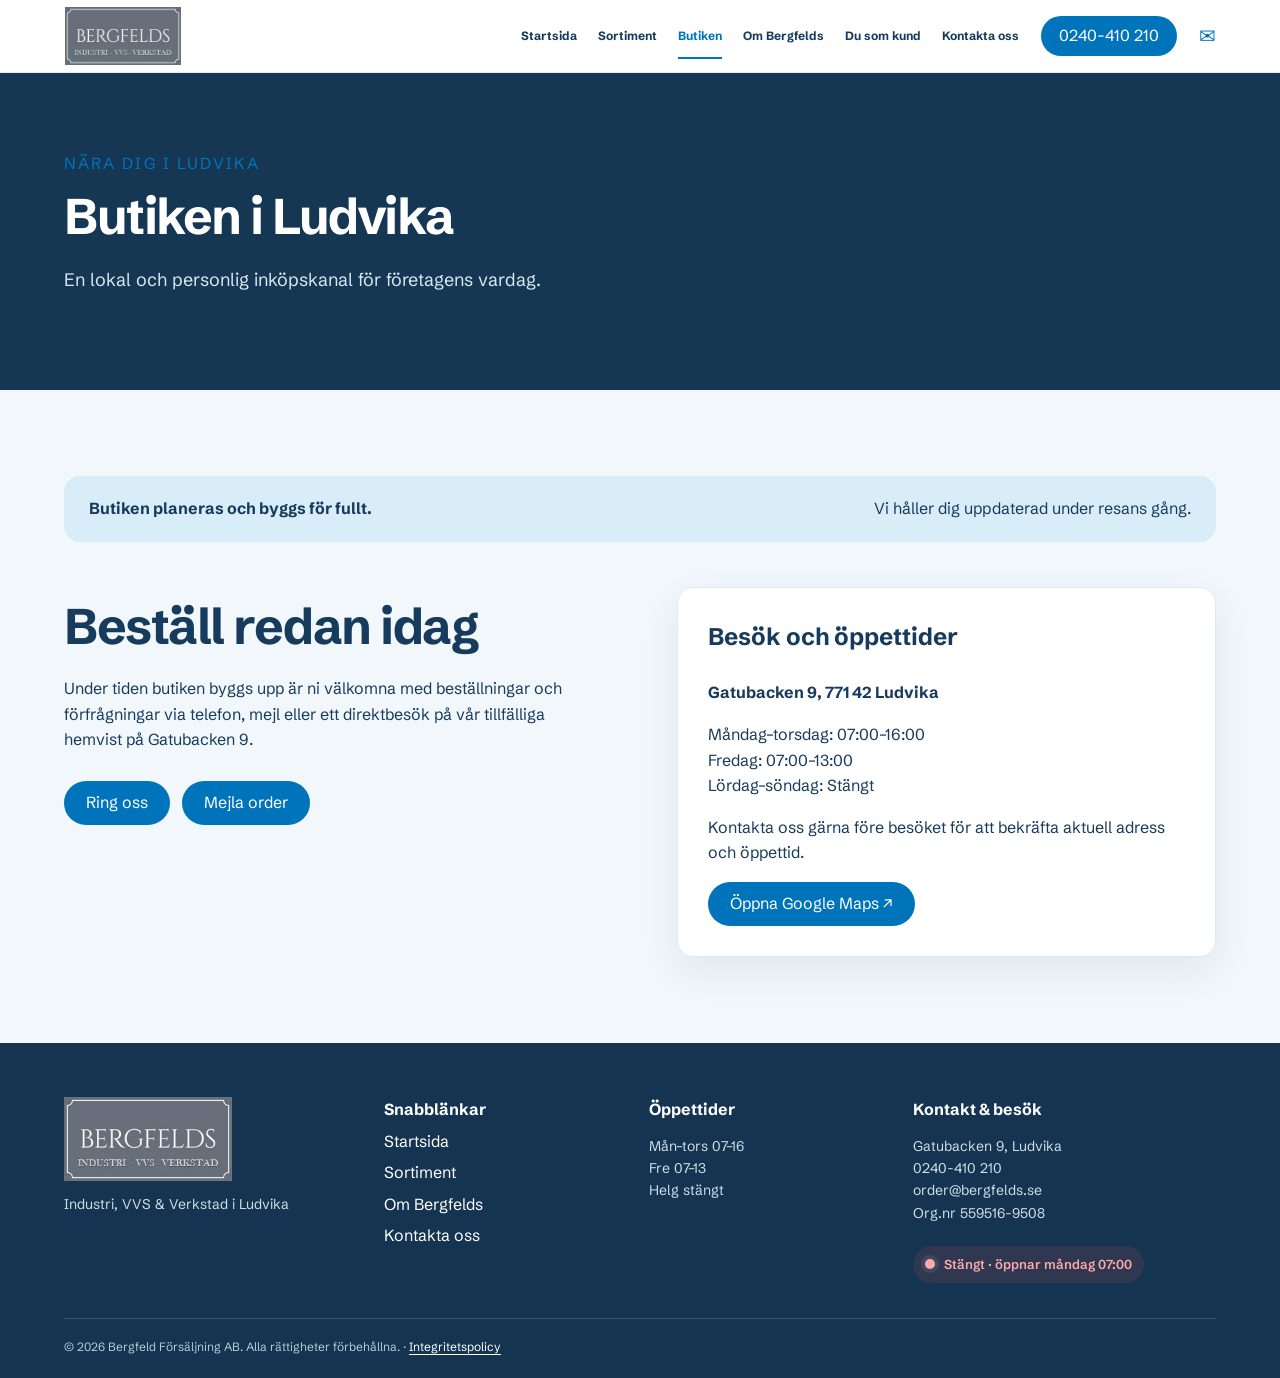
==== commit 999500fe: "Add live opening status to footer" ====
--- a/butiken.html
+++ b/butiken.html
@@ -1,4 +1,4 @@
 <!doctype html><html lang="sv"><head><meta charset="utf-8"><meta name="viewport" content="width=device-width,initial-scale=1"><title>Butiken i Ludvika | Bergfelds</title><link rel="icon" href="assets/favicon.png" type="image/png"><link rel="stylesheet" href="https://fonts.googleapis.com/css2?family=Schibsted+Grotesk:wght@400;600;700&display=swap"><link rel="stylesheet" href="style.css"><script src="main.js" defer></script></head><body>
 <header><div class="container nav"><a class="logo" href="index.html" aria-label="Bergfelds startsida"><img class="brand-image" src="assets/bergfelds-logo.jpg" alt="Bergfelds – Industri, VVS och Verkstad"></a><button id="menu">☰</button><nav><a href="index.html">Startsida</a><a href="sortiment.html">Sortiment</a><a href="butiken.html">Butiken</a><a href="om-bergfelds.html">Om Bergfelds</a><a href="du-som-kund.html">Du som kund</a><a href="kontakta-oss.html">Kontakta oss</a></nav><a class="btn call" href="tel:+46240410210">0240-410 210</a><a class="mail" href="mailto:order@bergfelds.se">✉</a></div></header>
 <main><section class="page-hero"><div class="container"><em>NÄRA DIG I LUDVIKA</em><h1>Butiken i Ludvika</h1><p>En lokal och personlig inköpskanal för företagens vardag.</p></div></section><section class="section"><div class="container"><div class="banner"><b>Butiken planeras och byggs för fullt.</b><span>Vi håller dig uppdaterad under resans gång.</span></div><div class="split shop"><div><h2>Beställ redan idag</h2><p>Under tiden butiken byggs upp är ni välkomna med beställningar och förfrågningar via telefon, mejl eller ett direktbesök på vår tillfälliga hemvist på Gatubacken 9.</p><div class="actions"><a class="btn" href="tel:+46240410210">Ring oss</a><a class="btn secondary" href="mailto:order@bergfelds.se">Mejla order</a></div></div><div class="status-card"><h3>Besök och öppettider</h3><p><b>Gatubacken 9, 771 42 Ludvika</b></p><p>Måndag–torsdag: 07:00–16:00<br>Fredag: 07:00–13:00<br>Lördag–söndag: Stängt</p><p class="muted">Kontakta oss gärna före besöket för att bekräfta aktuell adress och öppettid.</p><a class="btn" target="_blank" rel="noreferrer" href="https://www.google.com/maps/search/?api=1&query=Gatubacken+9+771+42+Ludvika">Öppna Google Maps ↗</a></div></div></div></section></main>
-<footer><div class="container footer4"><div><a class="logo" href="index.html" aria-label="Bergfelds startsida"><img class="brand-image footer-brand" src="assets/bergfelds-logo.jpg" alt="Bergfelds – Industri, VVS och Verkstad"></a><p>Industri, VVS & Verkstad i Ludvika</p></div><div><b>Snabblänkar</b><a href="index.html">Startsida</a><a href="sortiment.html">Sortiment</a><a href="om-bergfelds.html">Om Bergfelds</a><a href="kontakta-oss.html">Kontakta oss</a></div><div><b>Öppettider</b><p>Mån–tors 07–16<br>Fre 07–13<br>Helg stängt</p></div><div><b>Kontakt & besök</b><p>Gatubacken 9, Ludvika<br><a href="tel:+46240410210">0240-410 210</a><br><a href="mailto:order@bergfelds.se">order@bergfelds.se</a><br>Org.nr 559516-9508</p></div></div><div class="container copy">© <span data-year>2026</span> Bergfeld Försäljning AB. Alla rättigheter förbehållna. · <a href="integritetspolicy.html">Integritetspolicy</a></div></footer></body></html>
+<footer><div class="container footer4"><div><a class="logo" href="index.html" aria-label="Bergfelds startsida"><img class="brand-image footer-brand" src="assets/bergfelds-logo.jpg" alt="Bergfelds – Industri, VVS och Verkstad"></a><p>Industri, VVS & Verkstad i Ludvika</p></div><div><b>Snabblänkar</b><a href="index.html">Startsida</a><a href="sortiment.html">Sortiment</a><a href="om-bergfelds.html">Om Bergfelds</a><a href="kontakta-oss.html">Kontakta oss</a></div><div><b>Öppettider</b><p>Mån–tors 07–16<br>Fre 07–13<br>Helg stängt</p></div><div><b>Kontakt & besök</b><p>Gatubacken 9, Ludvika<br><a href="tel:+46240410210">0240-410 210</a><br><a href="mailto:order@bergfelds.se">order@bergfelds.se</a><br>Org.nr 559516-9508</p><div class="opening-status" data-opening-status aria-live="polite"><span class="status-dot"></span><span class="status-text">Kontrollerar öppettider…</span></div></div></div><div class="container copy">© <span data-year>2026</span> Bergfeld Försäljning AB. Alla rättigheter förbehållna. · <a href="integritetspolicy.html">Integritetspolicy</a></div></footer></body></html>
--- a/style.css
+++ b/style.css
@@ -4,3 +4,4 @@
 @media(max-width:700px){.container{width:calc(100% - 30px)}.call{display:none}.hero-grid,.hero-grid.one{min-height:auto;padding:52px 0}.hero h1{font-size:42px}.section{padding:64px 0}.cards,.steps,.split,.story,.contact,.category-catalog,.supplier-directory,.value-cards,.benefits,.footer4,.product-list>article{grid-template-columns:1fr}.steps article+article{border-left:0;border-top:1px solid var(--line)}.product-list>article:nth-child(even) img{order:0}.cols,.people{grid-template-columns:1fr}.form{padding:23px}.supplier-set{gap:32px;padding-right:32px}.supplier-logo{width:112px;height:48px}.supplier-logo img{max-height:39px}.footer4{gap:28px}.cta,.banner{align-items:flex-start;flex-direction:column}}
 @media(prefers-reduced-motion:reduce){html{scroll-behavior:auto}.supplier-track{animation:none}.supplier-set[aria-hidden=true]{display:none}}
 .policy-content{max-width:820px}.policy-content h2{margin:42px 0 10px;font-size:25px;letter-spacing:-.02em}.policy-content h2:first-child{margin-top:0}.policy-content p{color:var(--muted)}.policy-content a{color:var(--blue);font-weight:700}.policy-updated{margin-top:45px;padding-top:20px;border-top:1px solid var(--line);font-size:13px}.copy a{color:#fff;text-decoration:underline;text-underline-offset:3px}
+.opening-status{display:flex;align-items:center;gap:9px;margin-top:10px;padding:8px 12px;border-radius:999px;font-size:13px;font-weight:600}.opening-status.is-open{background:rgba(46,190,106,.13);color:#8ae0ad}.opening-status.is-closed{background:rgba(238,77,77,.13);color:#ffaaaa}.status-dot{width:10px;height:10px;flex:none;border-radius:50%;background:currentColor;box-shadow:0 0 0 4px rgba(255,255,255,.08)}.social-links{display:flex;align-items:center;gap:10px}.social-links span{color:#8eabc0}.footer4>div>.social-links{flex-direction:row}
